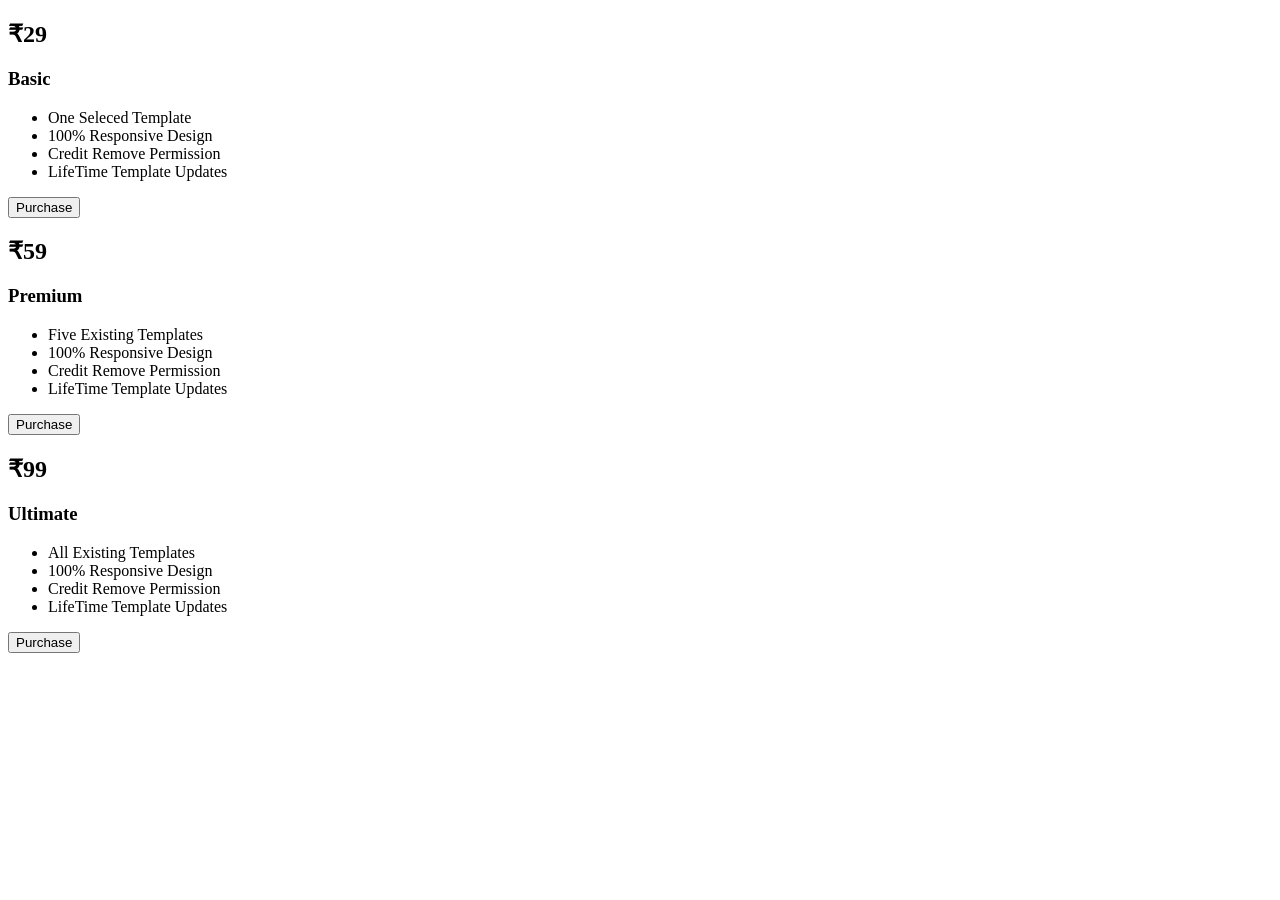
==== pricing.html @ 006de4eb "Stacked-Cards-Done" ====
<!DOCTYPE html>
<html lang="en">
<head>
  <meta charset="UTF-8">
  <meta name="viewport" content="width=device-width, initial-scale=1.0">
  <title>Pricing</title>
  <link rel="stylesheet" href="scss/pages/pricing.scss">
</head>
<body>
  <section class="pricing">
  <div class="main-div-2">
    <div class="pricing-card pricing-card1">
      <h2>₹29</h2>
      <h3 class="pricing-heading">Basic</h3>
      <ul class="para">
        <li>One Seleced Template</li>
        <li>100% Responsive Design</li>
        <li>Credit Remove Permission</li>
        <li>LifeTime Template Updates</li>
      </ul>
      <button class="purchase">Purchase</button>
    </div>
    <div class="pricing-card pricing-card2">
      <h2>₹59</h2>
      <h3 class="pricing-heading">Premium</h3>
      <ul class="para">
        <li>Five Existing Templates</li>
        <li>100% Responsive Design</li>
        <li>Credit Remove Permission</li>
        <li>LifeTime Template Updates</li>
      </ul>
      <button class="purchase">Purchase</button>
    </div>
    <div class="pricing-card pricing-card3">
      <h2>₹99</h2>
      <h3 class="pricing-heading">Ultimate</h3>
      <ul class="para">
        <li>All Existing Templates</li>
        <li>100% Responsive Design</li>
        <li>Credit Remove Permission</li>
        <li>LifeTime Template Updates</li>
      </ul>
      <button class="purchase">Purchase</button>
    </div>
  </div>
</section>
</body>
</html>
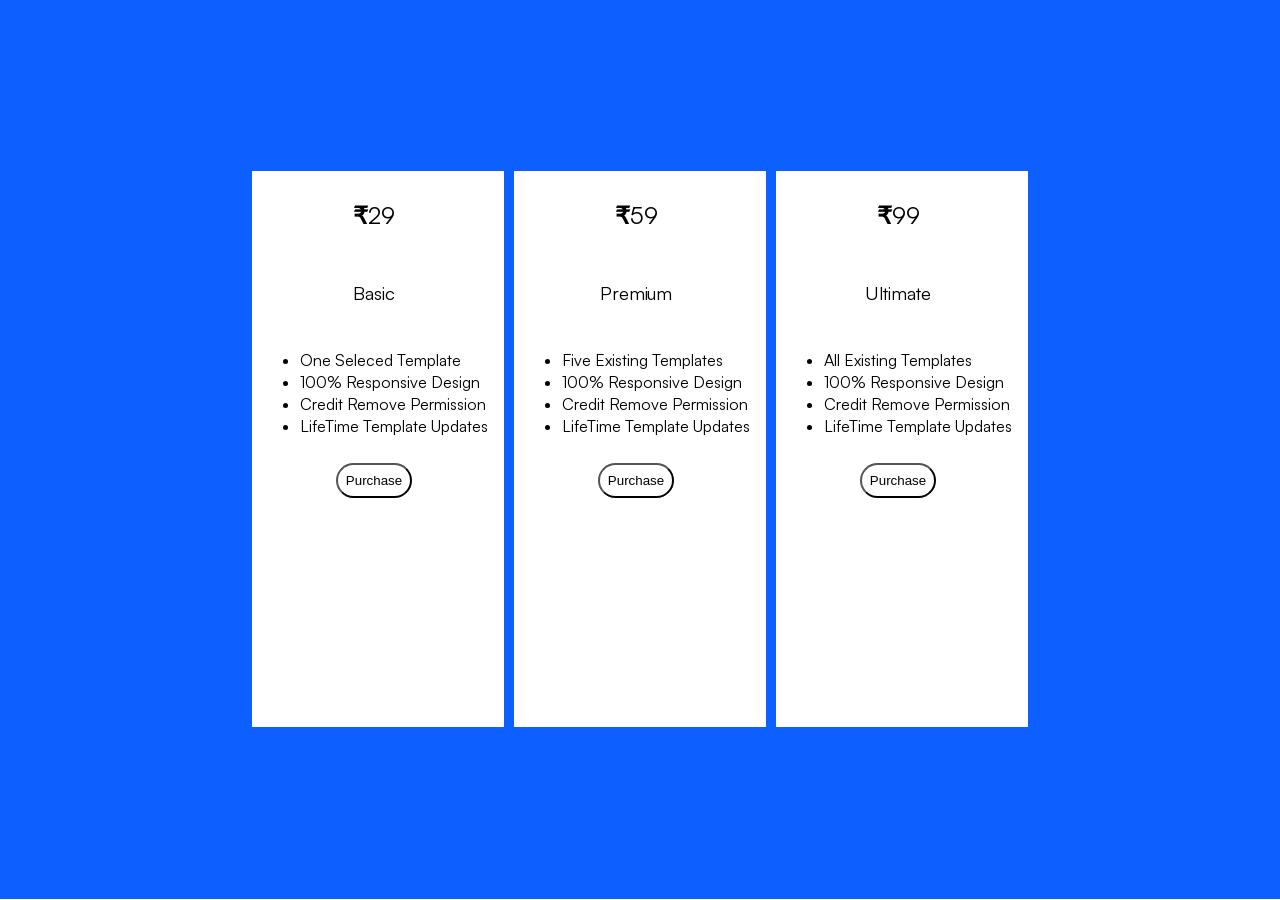
==== commit 9af09d98: "Pricing" ====
--- a/pricing.html
+++ b/pricing.html
@@ -4,7 +4,7 @@
   <meta charset="UTF-8">
   <meta name="viewport" content="width=device-width, initial-scale=1.0">
   <title>Pricing</title>
-  <link rel="stylesheet" href="scss/pages/pricing.scss">
+  <link rel="stylesheet" href="css/pricing.css">
 </head>
 <body>
   <section class="pricing">
@@ -18,7 +18,7 @@
         <li>Credit Remove Permission</li>
         <li>LifeTime Template Updates</li>
       </ul>
-      <button class="purchase">Purchase</button>
+      <button class="purchase purchase-1">Purchase</button>
     </div>
     <div class="pricing-card pricing-card2">
       <h2>₹59</h2>
@@ -29,7 +29,7 @@
         <li>Credit Remove Permission</li>
         <li>LifeTime Template Updates</li>
       </ul>
-      <button class="purchase">Purchase</button>
+      <button class="purchase purchase-2">Purchase</button>
     </div>
     <div class="pricing-card pricing-card3">
       <h2>₹99</h2>
@@ -40,7 +40,7 @@
         <li>Credit Remove Permission</li>
         <li>LifeTime Template Updates</li>
       </ul>
-      <button class="purchase">Purchase</button>
+      <button class="purchase purchase-3">Purchase</button>
     </div>
   </div>
 </section>
--- a/css/pricing.css
+++ b/css/pricing.css
@@ -0,0 +1,41 @@
+@font-face {
+  font-family: "Satoshi";
+  src: url(../../assets/fonts/Satoshi-Variable.ttf);
+  font-weight: 400;
+  font-style: normal;
+}
+body {
+  margin: 0;
+  padding: none;
+}
+
+.main-div-2 {
+  background-color: rgb(14, 95, 255);
+  height: 100vh;
+  margin: -1px;
+  display: flex;
+  flex-direction: row;
+  justify-content: center;
+  align-items: center;
+  gap: 10px;
+  font-family: "Satoshi";
+}
+.main-div-2 .pricing-card {
+  background-color: white;
+  height: 60%;
+  padding: 0.5rem;
+  padding-right: 1rem;
+  display: flex;
+  flex-direction: column;
+  justify-content: flex start;
+  align-items: center;
+  gap: 10px;
+}
+.main-div-2 .pricing-card .purchase {
+  background-color: white;
+  border-radius: 2rem;
+  padding: 0.5rem;
+}
+.main-div-2 .pricing-card .purchase.purchase1 {
+  border: 1px solid yellow;
+}/*# sourceMappingURL=pricing.css.map */
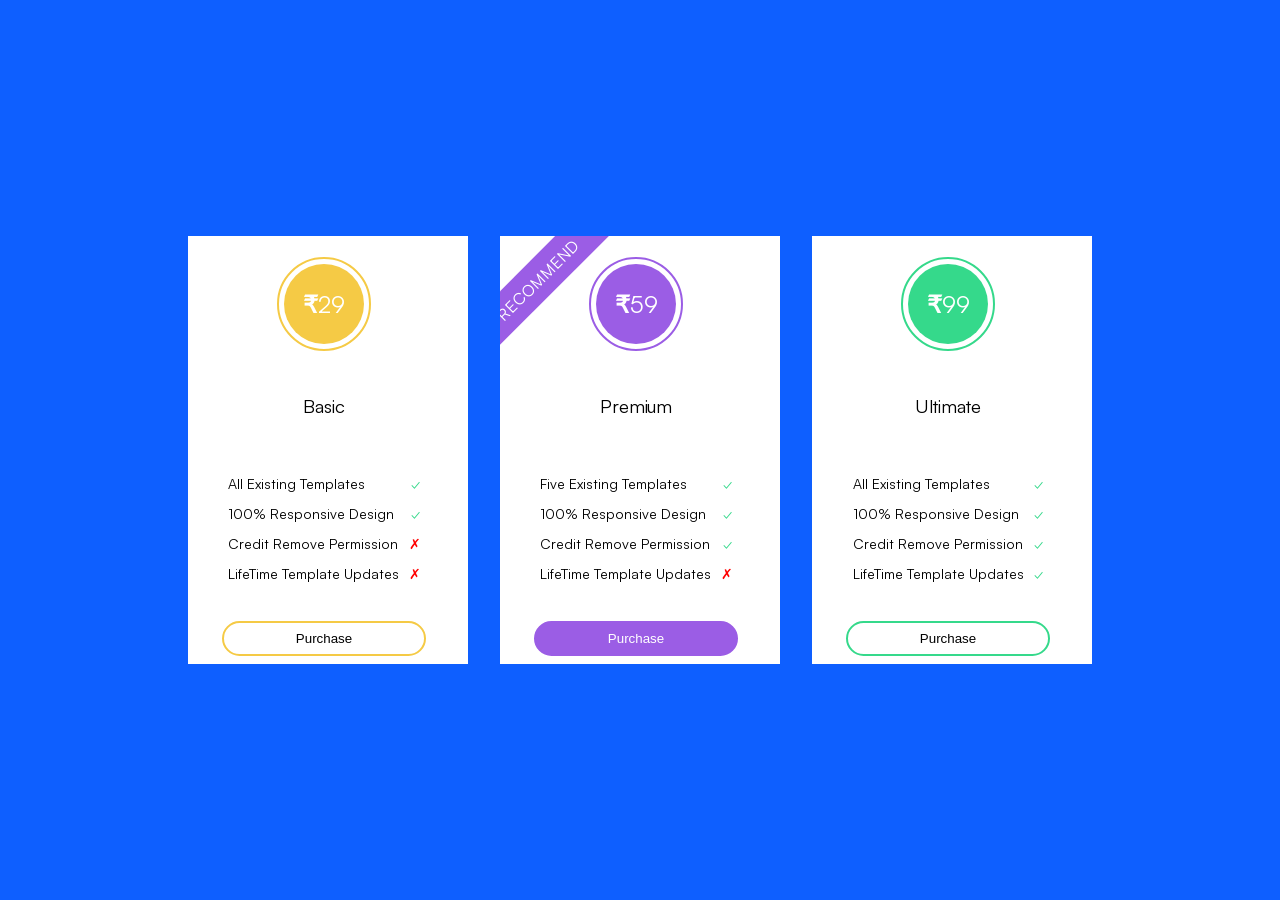
==== commit 272d4e17: "Pricing Completed" ====
--- a/pricing.html
+++ b/pricing.html
@@ -10,35 +10,77 @@
   <section class="pricing">
   <div class="main-div-2">
     <div class="pricing-card pricing-card1">
-      <h2>₹29</h2>
+      <h2 class="price-1">₹29</h2>
       <h3 class="pricing-heading">Basic</h3>
       <ul class="para">
-        <li>One Seleced Template</li>
-        <li>100% Responsive Design</li>
-        <li>Credit Remove Permission</li>
-        <li>LifeTime Template Updates</li>
+        <li class="ul-li">
+          <span>All Existing Templates</span>
+          <span class="tick">&checkmark;</span>
+        </li>
+        <li class="ul-li">
+          <span>100% Responsive Design</span>
+          <span class="tick">&checkmark;</span>
+        </li>
+
+        <li class="ul-li">
+          <span>Credit Remove Permission</span>
+          <span class="cross">&cross;</span>
+        </li>
+        
+        <li class="ul-li">
+          <span>LifeTime Template Updates</span>
+          <span class="cross">&cross;</span>
+        </li>
       </ul>
       <button class="purchase purchase-1">Purchase</button>
     </div>
     <div class="pricing-card pricing-card2">
-      <h2>₹59</h2>
+      <h2 class="price-2">₹59</h2>
       <h3 class="pricing-heading">Premium</h3>
       <ul class="para">
-        <li>Five Existing Templates</li>
-        <li>100% Responsive Design</li>
-        <li>Credit Remove Permission</li>
-        <li>LifeTime Template Updates</li>
+        <li class="ul-li">
+          <span>Five Existing Templates</span>
+          <span class="tick">&checkmark;</span>
+        </li>
+        <li class="ul-li">
+          <span>100% Responsive Design</span>
+          <span class="tick">&checkmark;</span>
+        </li>
+
+        <li class="ul-li">
+          <span>Credit Remove Permission</span>
+          <span class="tick">&checkmark;</span>
+        </li>
+        
+        <li class="ul-li">
+          <span>LifeTime Template Updates</span>
+          <span class="cross">&cross;</span>
+        </li>
       </ul>
       <button class="purchase purchase-2">Purchase</button>
     </div>
     <div class="pricing-card pricing-card3">
-      <h2>₹99</h2>
+      <h2 class="price-3">₹99</h2>
       <h3 class="pricing-heading">Ultimate</h3>
       <ul class="para">
-        <li>All Existing Templates</li>
-        <li>100% Responsive Design</li>
-        <li>Credit Remove Permission</li>
-        <li>LifeTime Template Updates</li>
+        <li class="ul-li">
+          <span>All Existing Templates</span>
+          <span class="tick">&checkmark;</span>
+        </li>
+        <li class="ul-li">
+          <span>100% Responsive Design</span>
+          <span class="tick">&checkmark;</span>
+        </li>
+
+        <li class="ul-li">
+          <span>Credit Remove Permission</span>
+          <span class="tick">&checkmark;</span>
+        </li>
+        
+        <li class="ul-li">
+          <span>LifeTime Template Updates</span>
+          <span class="tick">&checkmark;</span>
+        </li>
       </ul>
       <button class="purchase purchase-3">Purchase</button>
     </div>
--- a/css/pricing.css
+++ b/css/pricing.css
@@ -6,23 +6,23 @@
 }
 body {
   margin: 0;
-  padding: none;
 }
 
 .main-div-2 {
   background-color: rgb(14, 95, 255);
   height: 100vh;
-  margin: -1px;
   display: flex;
   flex-direction: row;
   justify-content: center;
   align-items: center;
-  gap: 10px;
+  gap: 2rem;
   font-family: "Satoshi";
+  object-fit: contain;
 }
 .main-div-2 .pricing-card {
   background-color: white;
-  height: 60%;
+  height: min-content;
+  width: 20%;
   padding: 0.5rem;
   padding-right: 1rem;
   display: flex;
@@ -31,11 +31,87 @@
   align-items: center;
   gap: 10px;
 }
+.main-div-2 .pricing-card.pricing-card2 {
+  position: relative;
+  overflow: hidden;
+}
+.main-div-2 .pricing-card.pricing-card2::before {
+  content: "RECOMMEND";
+  position: absolute;
+  top: 25px;
+  left: -45px;
+  width: 150px;
+  padding: 8px;
+  background-color: #9b5de5;
+  color: white;
+  text-align: center;
+  transform: rotate(-45deg);
+}
+.main-div-2 .pricing-card h2 {
+  width: 80px;
+  height: 80px;
+  border-radius: 100%;
+  background-color: black;
+  color: white;
+  display: flex;
+  flex-direction: row;
+  justify-content: center;
+  align-items: center;
+  gap: 10px;
+}
+.main-div-2 .pricing-card h2.price-1 {
+  background-color: #f5ca45;
+  outline: 2px solid #f5ca45;
+  outline-offset: 5px;
+}
+.main-div-2 .pricing-card h2.price-2 {
+  background-color: #9b5de5;
+  outline: 2px solid #9b5de5;
+  outline-offset: 5px;
+}
+.main-div-2 .pricing-card h2.price-3 {
+  background-color: #35d98b;
+  outline: 2px solid #35d98b;
+  outline-offset: 5px;
+}
+.main-div-2 .pricing-card .pricing-heading {
+  font-weight: bold;
+}
+.main-div-2 .pricing-card .para {
+  list-style: none;
+  padding: 0;
+}
+.main-div-2 .pricing-card .para li {
+  margin: 12px 0;
+  font-size: 14px;
+}
 .main-div-2 .pricing-card .purchase {
   background-color: white;
   border-radius: 2rem;
   padding: 0.5rem;
+  width: 80%;
 }
-.main-div-2 .pricing-card .purchase.purchase1 {
-  border: 1px solid yellow;
+.main-div-2 .pricing-card .purchase.purchase-1 {
+  border: 2px solid #f5ca45;
+}
+.main-div-2 .pricing-card .purchase.purchase-2 {
+  background-color: #9b5de5;
+  color: white;
+  border: 2px solid #9b5de5;
+}
+.main-div-2 .pricing-card .purchase.purchase-3 {
+  border: 2px solid #35d98b;
+}
+.main-div-2 .ul-li {
+  display: flex;
+  flex-direction: flex-start;
+  justify-content: space-between;
+  align-items: center;
+  gap: 10px;
+}
+.main-div-2 .tick {
+  color: #35d98b;
+}
+.main-div-2 .cross {
+  color: red;
 }/*# sourceMappingURL=pricing.css.map */
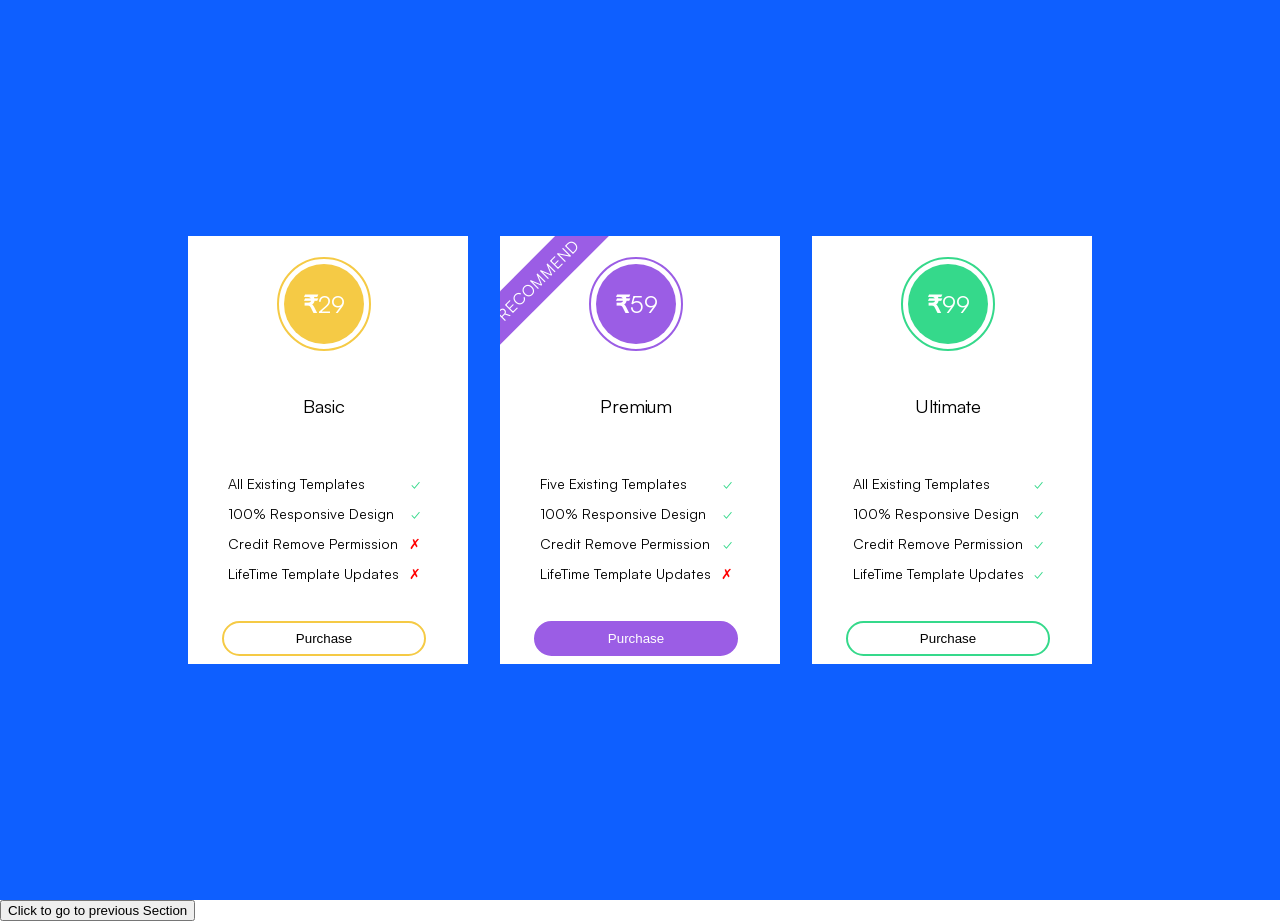
==== commit 12550bec: "1 Js edit" ====
--- a/pricing.html
+++ b/pricing.html
@@ -86,6 +86,7 @@
     </div>
   </div>
 </section>
+<a href="stacked.html"><button>Click to go to previous Section</button></a>
 </body>
 </html>
 
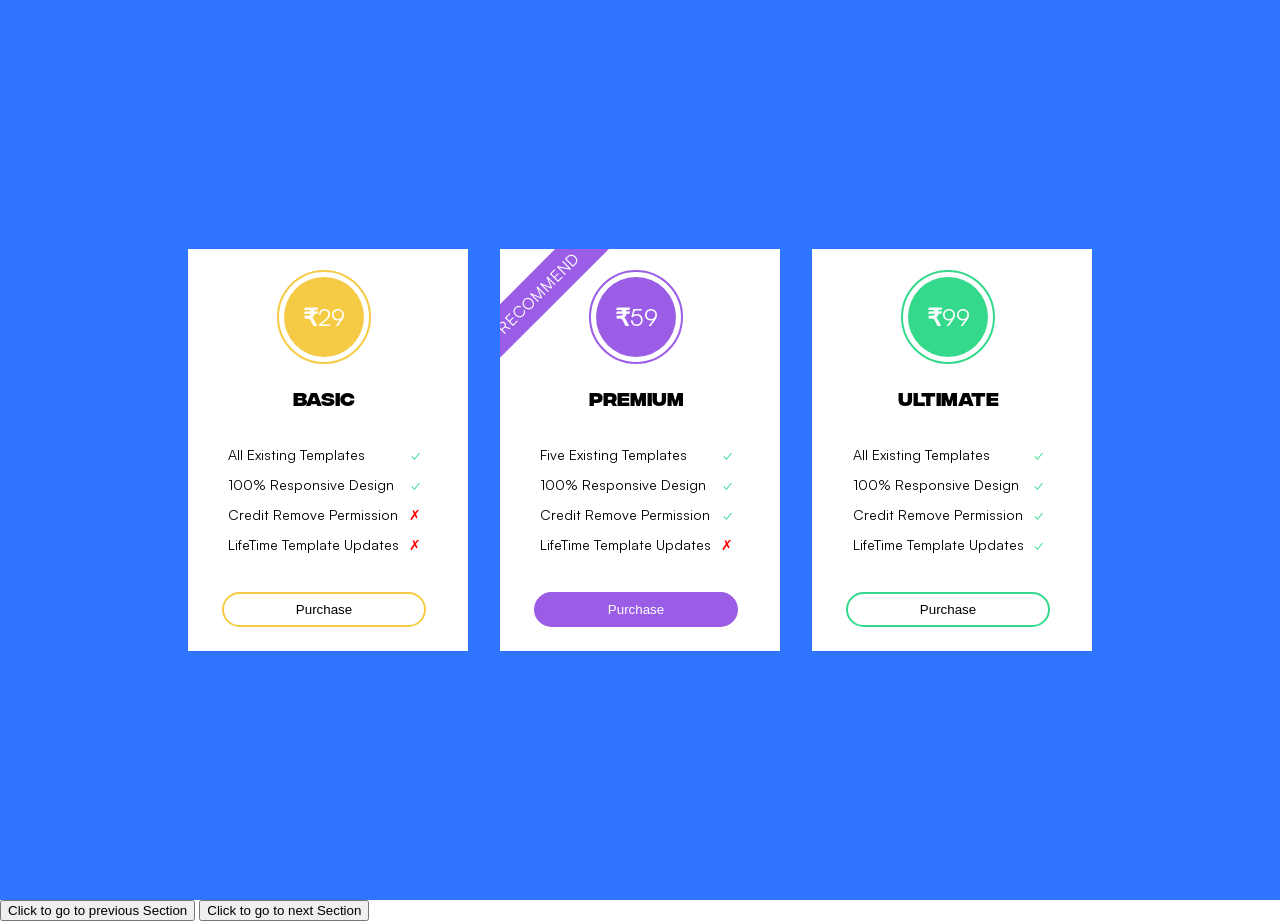
==== commit 633a1467: "Project COmplete" ====
--- a/pricing.html
+++ b/pricing.html
@@ -87,6 +87,8 @@
   </div>
 </section>
 <a href="stacked.html"><button>Click to go to previous Section</button></a>
+<a href="flex.html"><button>Click to go to next Section</button></a>
+
 </body>
 </html>
 
--- a/css/pricing.css
+++ b/css/pricing.css
@@ -2,6 +2,12 @@
   font-family: "Satoshi";
   src: url(../../assets/fonts/Satoshi-Variable.ttf);
   font-weight: 400;
+  font-style: normal;
+}
+@font-face {
+  font-family: "Integral";
+  src: url(../../assets/fonts/Fontspring-DEMO-integralcf-bold.otf);
+  font-weight: 700;
   font-style: normal;
 }
 body {
@@ -9,7 +15,7 @@
 }
 
 .main-div-2 {
-  background-color: rgb(14, 95, 255);
+  background-color: rgb(47, 116, 254);
   height: 100vh;
   display: flex;
   flex-direction: row;
@@ -30,6 +36,11 @@
   justify-content: flex start;
   align-items: center;
   gap: 10px;
+}
+.main-div-2 .pricing-card:hover {
+  transform: scale(1.05);
+  transition: all;
+  transition-duration: 300ms;
 }
 .main-div-2 .pricing-card.pricing-card2 {
   position: relative;
@@ -75,7 +86,9 @@
   outline-offset: 5px;
 }
 .main-div-2 .pricing-card .pricing-heading {
+  font-family: "Integral";
   font-weight: bold;
+  margin: 0;
 }
 .main-div-2 .pricing-card .para {
   list-style: none;
@@ -90,6 +103,7 @@
   border-radius: 2rem;
   padding: 0.5rem;
   width: 80%;
+  margin-bottom: 1rem;
 }
 .main-div-2 .pricing-card .purchase.purchase-1 {
   border: 2px solid #f5ca45;
